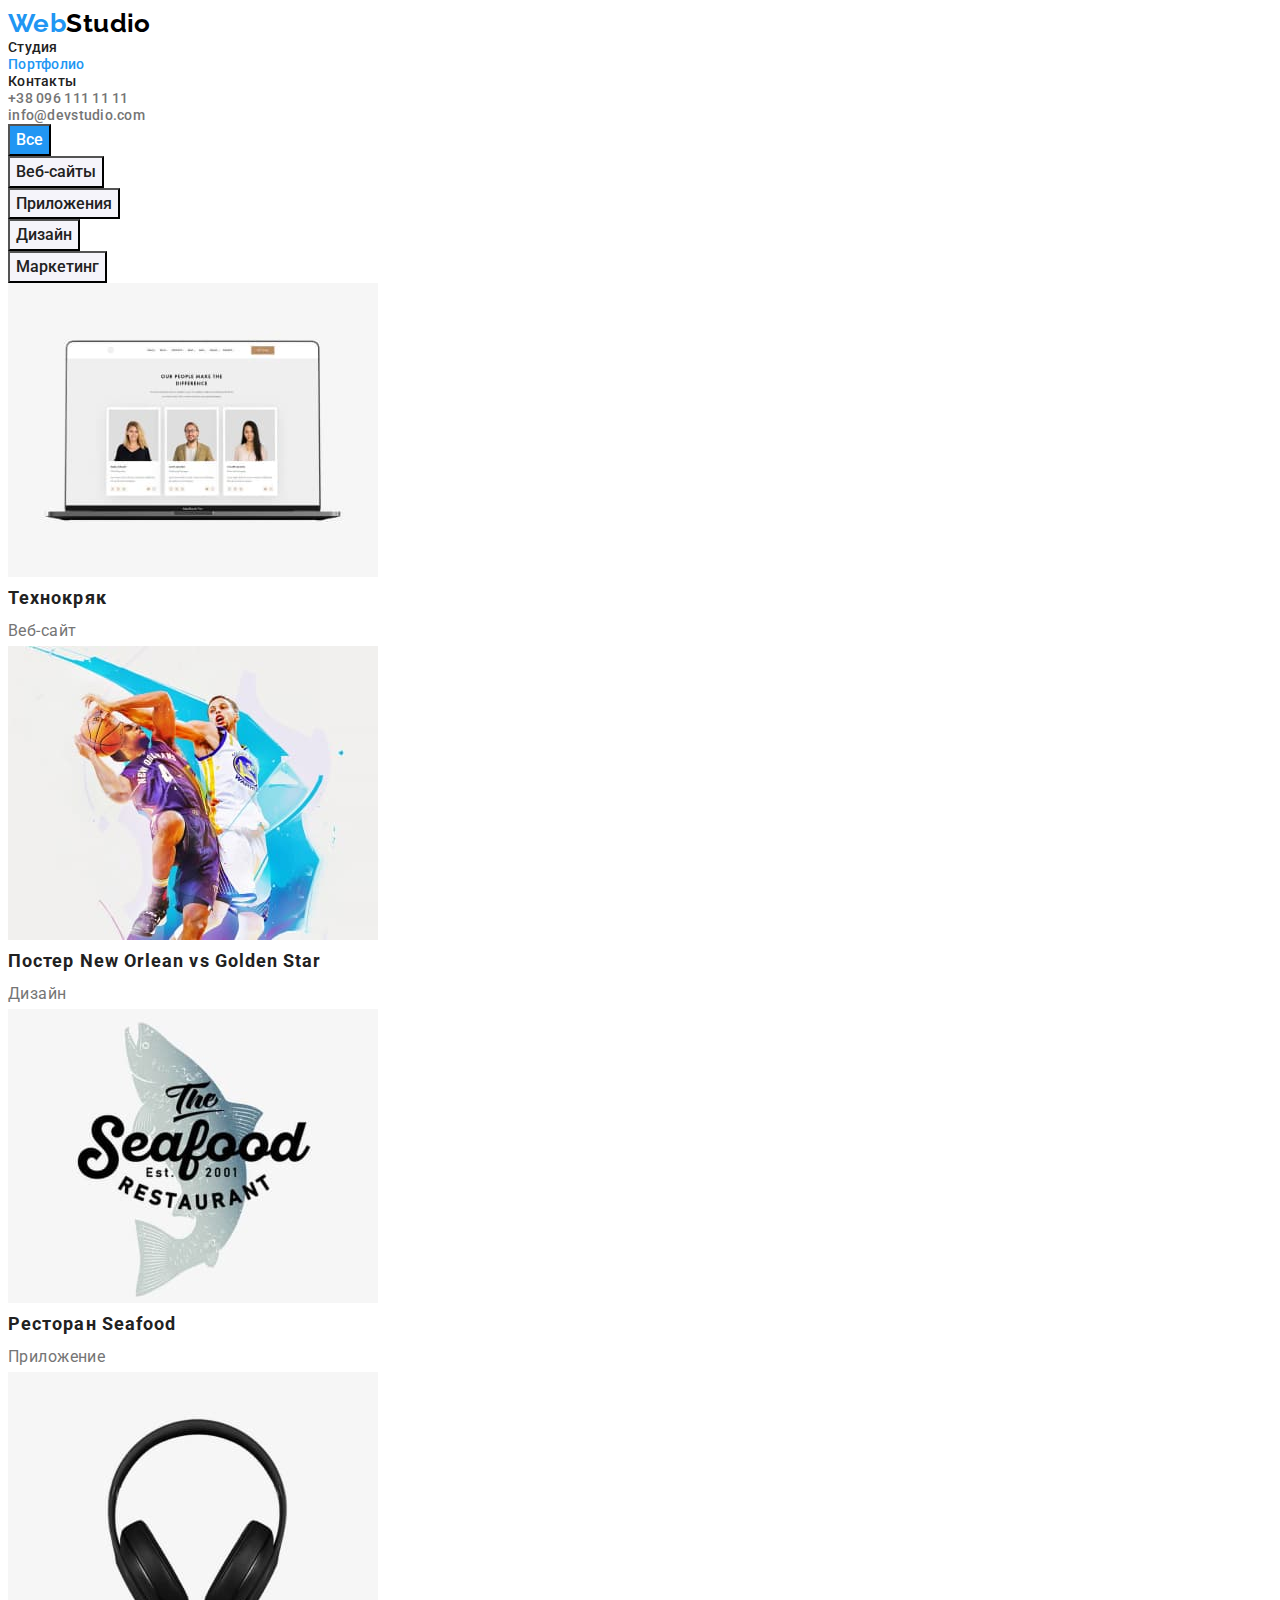
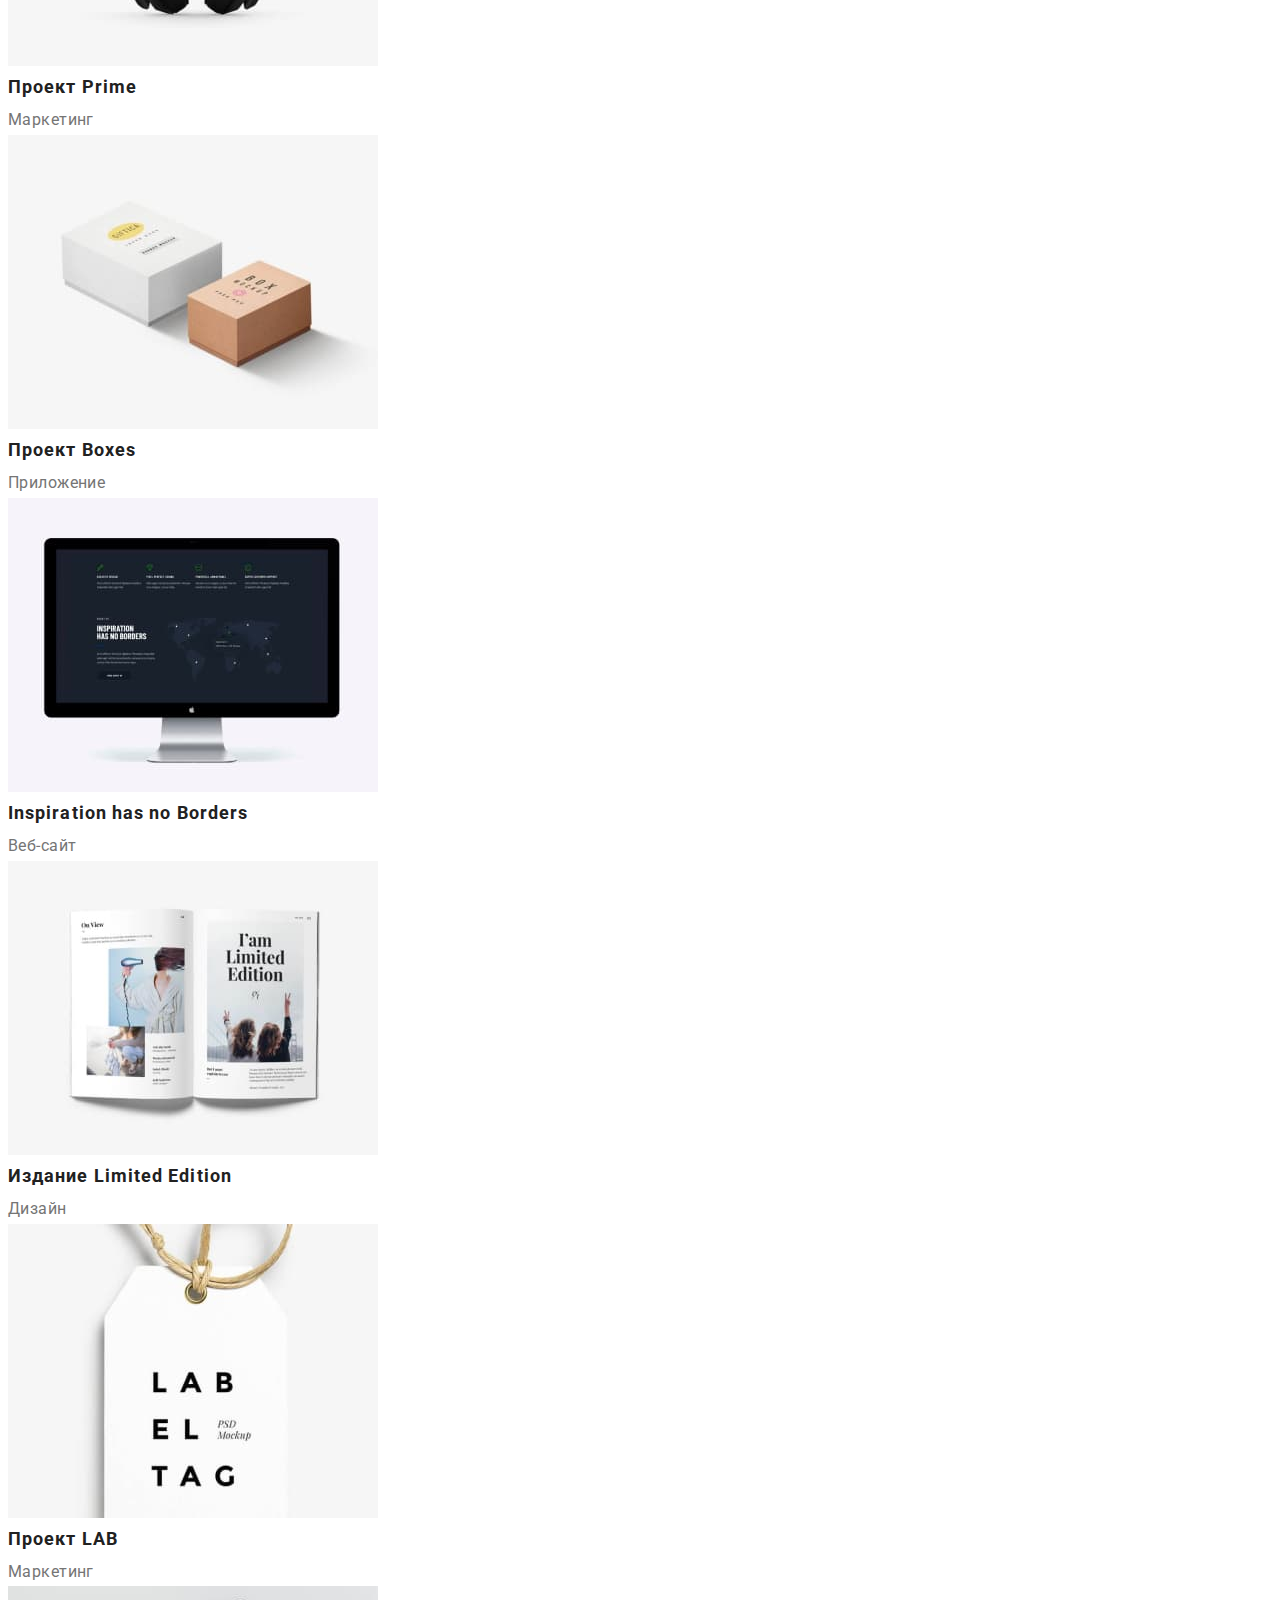
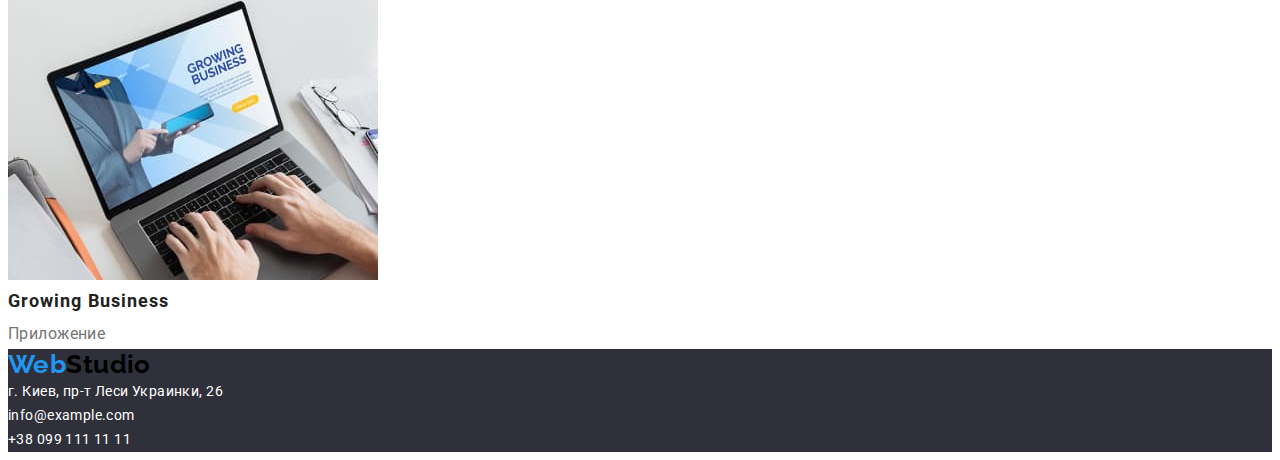
==== portfolio.html @ b560781f "Создает контейнер" ====
<!DOCTYPE html>
<html lang="ru">

<head>
    <meta charset="UTF-8">
    <meta http-equiv="X-UA-Compatible" content="IE=edge">
    <meta name="viewport" content="width=device-width, initial-scale=1.0">
    <title>Document</title>
    <link rel="preconnect" href="https://fonts.googleapis.com">
    <link rel="preconnect" href="https://fonts.gstatic.com" crossorigin>
    <link href="https://fonts.googleapis.com/css2?family=Raleway:wght@700&family=Roboto:wght@400;500;700;900&display=swap"
        rel="stylesheet">
    <link rel="stylesheet" href="./css/styles.css">
</head>

<body>
    <header class="page-header">
        <nav>
            <a href="./index.html" lang="en" class="logo"><span class="web">Web</span><span class="studio">Studio</span></a>
            <ul class="site-nav list">
                <li><a href="./index.html" class="link">Студия</a></li>
                <li><a href="./portfolio.html" class="link current">Портфолио</a></li>
                <li><a href="" class="link">Контакты</a></li>
            </ul>
            <ul class="contacts list">
                <li><a href="tel:+380961111111" class="link">+38 096 111 11 11</a></li>
                <li><a href="mailto:info@devstudio.com" class="link">info@devstudio.com</a></li>
            </ul>
        </nav>
    </header>
    <main>
        <h1 class="visually-hidden">Портфолио</h1>
        <section class="filter">
            <ul class="list">
                <li><button type="button" class="filter-btn-main">Все</button></li>
                <li><button type="button" class="filter-btn-second">Веб-сайты</button></li>
                <li><button type="button" class="filter-btn-second">Приложения</button></li>
                <li><button type="button" class="filter-btn-second">Дизайн</button></li>
                <li><button type="button" class="filter-btn-second">Маркетинг</button></li>
            </ul>
            <ul class="list">
                <li>
                    <a href="" class="card">
                        <img src="./images/img.jpg" alt="Раскрытый ноутбук" width="370" height="294">
                        <h2 class="title">Технокряк</h2>
                        <p class="after-title">Веб-сайт</p>
                    </a>
                </li>
                <li>
                    <a href="" class="card">
                        <img src="./images/img(5).jpg" alt="Два баскетболиста" width="370" height="294">
                        <h2 class="title">Постер <span lang="en">New Orlean vs Golden Star</span></h2>
                        <p class="after-title">Дизайн</p>
                    </a>
                </li>
                <li>
                    <a href="" class="card">
                        <img src="./images/img(6).jpg" alt="Рыба" width="370" height="294">
                        <h2 class="title">Ресторан <span lang="en">Seafood</span></h2>
                        <p class="after-title">Приложение</p>
                    </a>
                </li>
                <li>
                    <a href="" class="card">
                        <img src="./images/img(7).jpg" alt="Наушники" width="370" height="294">
                        <h2 class="title">Проект <span lang="en"></span>Prime</h2>
                        <p class="after-title">Маркетинг</p>
                    </a>
                </li>
                <li>
                    <a href="" class="card">
                        <img src="./images/img(8).jpg" alt="Две коробки" width="370" height="294">
                        <h2 class="title">Проект <span lang="en"></span>Boxes</h2>
                        <p class="after-title">Приложение</p>
                    </a>
                </li>
                <li>
                    <a href="" class="card">
                        <img src="./images/img(9).jpg" alt="Монитор" width="370" height="294">
                        <h2 lang="en" class="title">Inspiration has no Borders</h2>
                        <p class="after-title">Веб-сайт</p>
                    </a>
                </li>
                <li>
                    <a href="" class="card">
                        <img src="./images/img(10).jpg" alt="Раскрытая книга" width="370" height="294">
                        <h2 class="title">Издание <span lang="en">Limited Edition</span></h2>
                        <p class="after-title">Дизайн</p>
                    </a>
                </li>
                <li>
                    <a href="" class="card">
                        <img src="./images/img(11).jpg" alt="Бирка" width="370" height="294">
                        <h2 class="title">Проект <span lang="en">LAB</span></h2>
                        <p class="after-title">Маркетинг</p>
                    </a>
                </li>
                <li>
                    <a href="" class="card">
                        <img src="./images/img(12).jpg" alt="Работа за ноутбуком" width="370" height="294">
                        <h2 lang="en" class="title">Growing Business</h2>
                        <p class="after-title">Приложение</p>
                    </a>
                </li>
            </ul>
        </section>
    </main>
    <footer class="address">
        <a href="./index.html" lang="en" class="logo"><span class="web">Web</span><span class="studio">Studio</span></a>
        <address class="address-informations">
            <ul class="list">
                <li><a href="https://goo.gl/maps/8HnXwbhEHjbjLF3M6" target="_blank" rel="noopener noreferrer"
                        class="address-addres">г. Киев, пр-т Леси Украинки, 26</a></li>
                <li><a href="mailto:info@example.com" class="address-contacts">info@example.com</a></li>
                <li><a href="tel:+380991111111" class="address-contacts">+38 099 111 11 11</a></li>
            </ul>
        </address>
    </footer>
</body>

</html>
---- css/styles.css ----
:root {
  --primary-text-color: #212121;
  --text-color: #757575;
  --accent-color: #2196f3;
  --second-accent-color: #188ce8;
  --primary-white-color: #ffffff;
  --second-logo-color: #000000;
  --hero-bcg: #2f303a;
  --main-section-bcg: #f5f4fa;
  --footer-bcg: #2f303a;
}
p,
h1,
h2,
h3 {
  margin: 0;
}
ul {
  margin: 0;
  padding: 0;
}
button {
  cursor: pointer;
}
body {
  background-color: var(--primary-white-color);
  font-family: Roboto, sans-serif;
  color: var(--primary-text-color);
  font-size: 14px;
  letter-spacing: 0.03em;
}
.list {
  list-style: none;
}

.container {
  width: 1200px;
  padding: 0 15px;
  margin: 0 auto;
}
/* ------------------Header---------------------------- */
.logo {
  font-family: Raleway, sans-serif;
  font-weight: 700;
  font-size: 26px;
  line-height: 1.19;
  text-decoration: none;
}
.web {
  color: var(--accent-color);
}
.studio {
  color: var(--second-logo-color);
}
.site-nav .link {
  color: var(--primary-text-color);
  font-weight: 500;
  line-height: 1.14;
  letter-spacing: 0.02em;
  text-decoration: none;
}
.site-nav .link.current {
  color: var(--accent-color);
}
.contacts .link {
  color: var(--text-color);
  font-weight: 500;
  line-height: 1.14;
  letter-spacing: 0.02em;
  text-decoration: none;
}
.contacts .link:hover,
.contacts .link:focus {
  color: var(--accent-color);
}
.site-nav .link:hover,
.site-nav .link:focus {
  color: var(--accent-color);
}
/* ------------------------hero----------------------------- */
.hero {
  background-color: var(--hero-bcg);
}
.hero-title {
  color: var(--primary-white-color);
  font-weight: 900;
  font-size: 44px;
  line-height: 1.36;
  text-align: center;
  letter-spacing: 0.06em;
  text-transform: uppercase;
}
.hero-btn {
  background-color: var(--accent-color);
  color: var(--primary-white-color);
  font-family: inherit;
  font-weight: 700;
  font-size: 16px;
  line-height: 1.87;
  display: flex;
  align-items: center;
  text-align: center;
  letter-spacing: 0.06em;
  cursor: pointer;
}
.hero-btn:hover,
.hero-btn:focus {
  background-color: var(--second-accent-color);
}
/* ---------------------section------------------------------ */

.visually-hidden {
  position: absolute;
  width: 1px;
  height: 1px;
  margin: -1px;
  padding: 0;
  overflow: hidden;
  border: 0;
  clip: rect(0 0 0 0);
}
.features-title {
  font-weight: 700;
  line-height: 1.14;
  text-transform: uppercase;
}

.features-text {
  color: var(--text-color);
  line-height: 1.71;
}

.our-work-title,
.team-title {
  font-weight: 700;
  font-size: 36px;
  line-height: 1.17;
  text-align: center;
}
.team-after-title {
  font-weight: 500;
  font-size: 16px;
  line-height: 1.19;
  text-align: center;
}

.team {
  background-color: var(--main-section-bcg);
}

.team-text {
  color: var(--text-color);
  font-size: 16px;
  line-height: 1.19;
  text-align: center;
}

/* ---------------------footer----------------------------- */

.address {
  background-color: var(--footer-bcg);
}
.address-informations {
  line-height: 1.71;
  font-style: normal;
}
.address-addres,
.address-contacts {
  color: var(--primary-white-color);
  text-decoration: none;
}
.address-contacts:hover,
.address-contacts:hover {
  color: rgba(255, 255, 255, 0.6);
}

/* -------------------Portfolio-------------------------- */

.filter-btn-main {
  background-color: var(--accent-color);
  color: var(--primary-white-color);
  font-family: inherit;
  font-weight: 500;
  font-size: 16px;
  line-height: 1.62;
  text-align: center;
  cursor: pointer;
}
.filter-btn-second {
  background-color: var(--main-section-bcg);
  color: var(--primary-text-color);
  font-family: inherit;
  font-weight: 500;
  font-size: 16px;
  line-height: 1.62;
  text-align: center;
  cursor: pointer;
}
.filter-btn-second:hover,
.filter-btn-second:focus {
  background-color: var(--accent-color);
  color: var(--primary-white-color);
}

/* --Карточки-- */
.list .title {
  color: var(--primary-text-color);
  font-weight: 700;
  font-size: 18px;
  line-height: 2;
  letter-spacing: 0.06em;
  text-decoration: none;
}
.list .after-title {
  color: var(--text-color);
  font-size: 16px;
  line-height: 1.87;
}
.card {
  text-decoration: none;
}
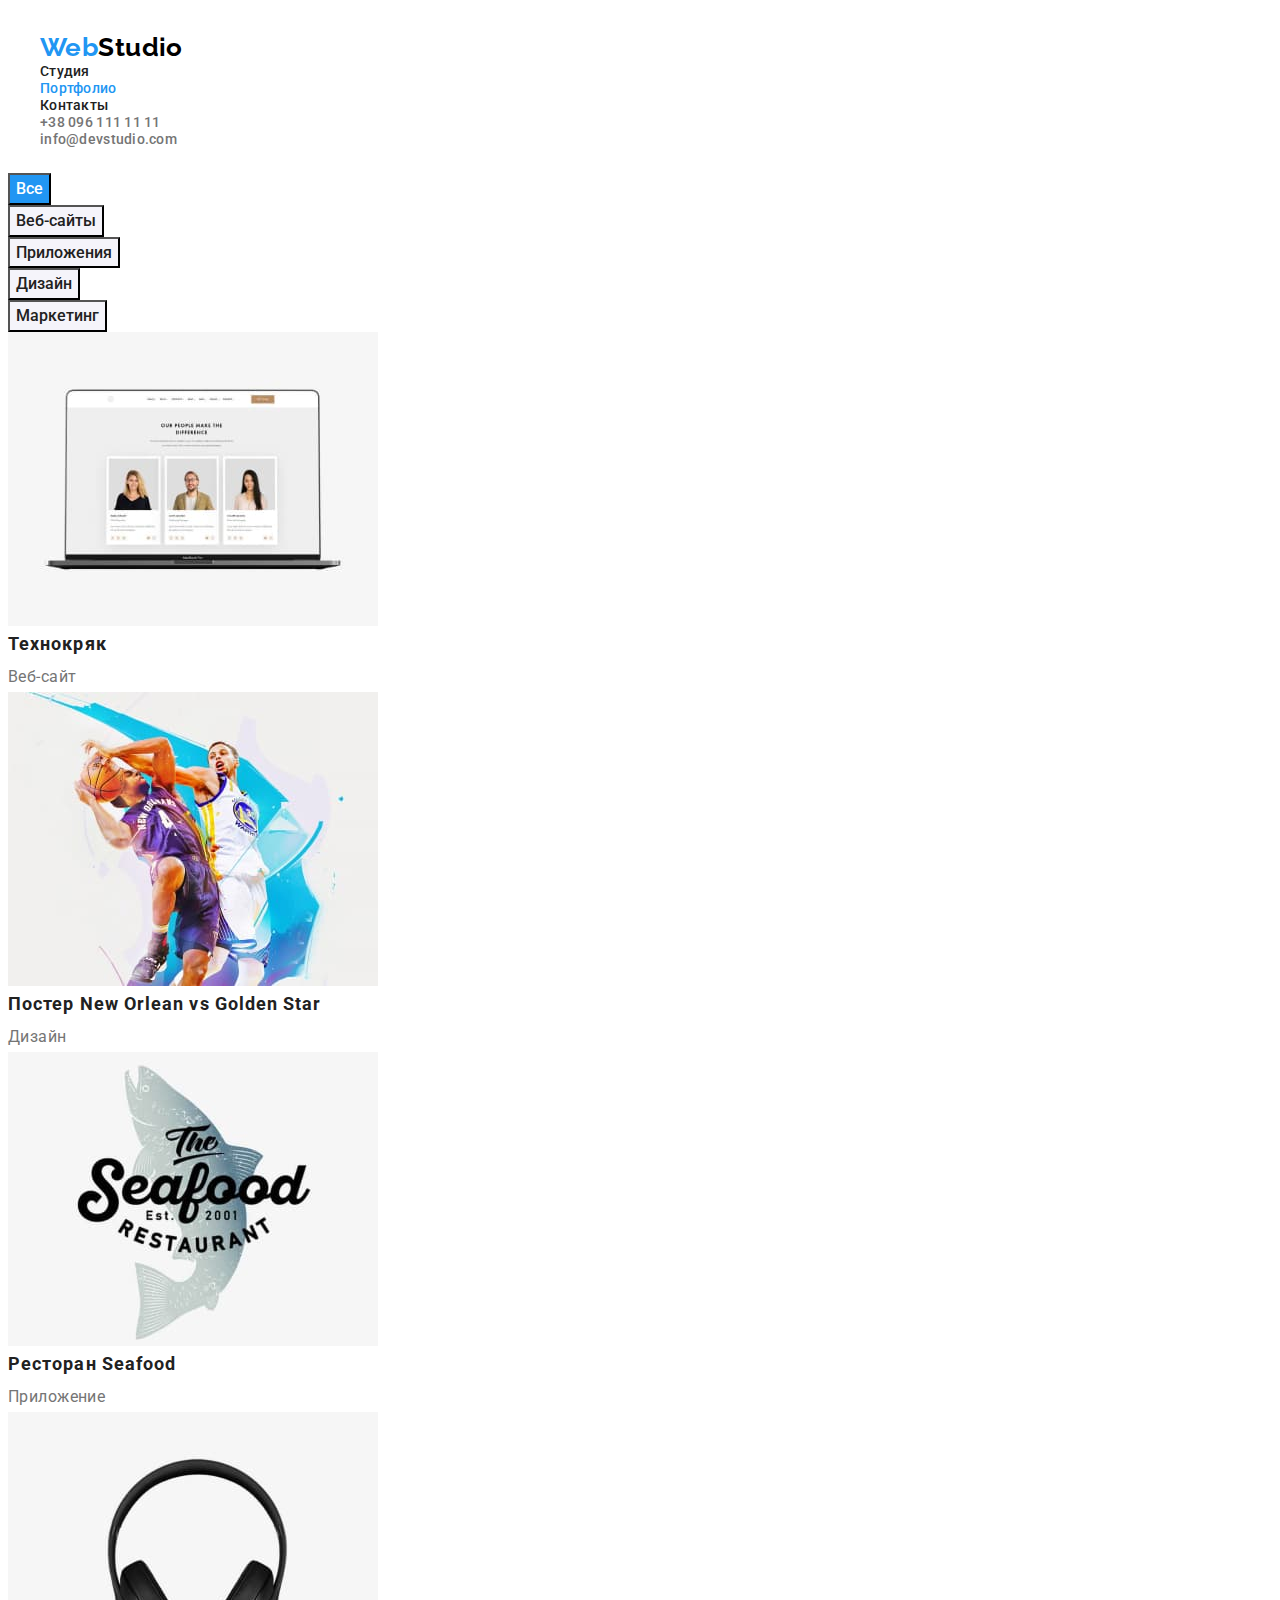
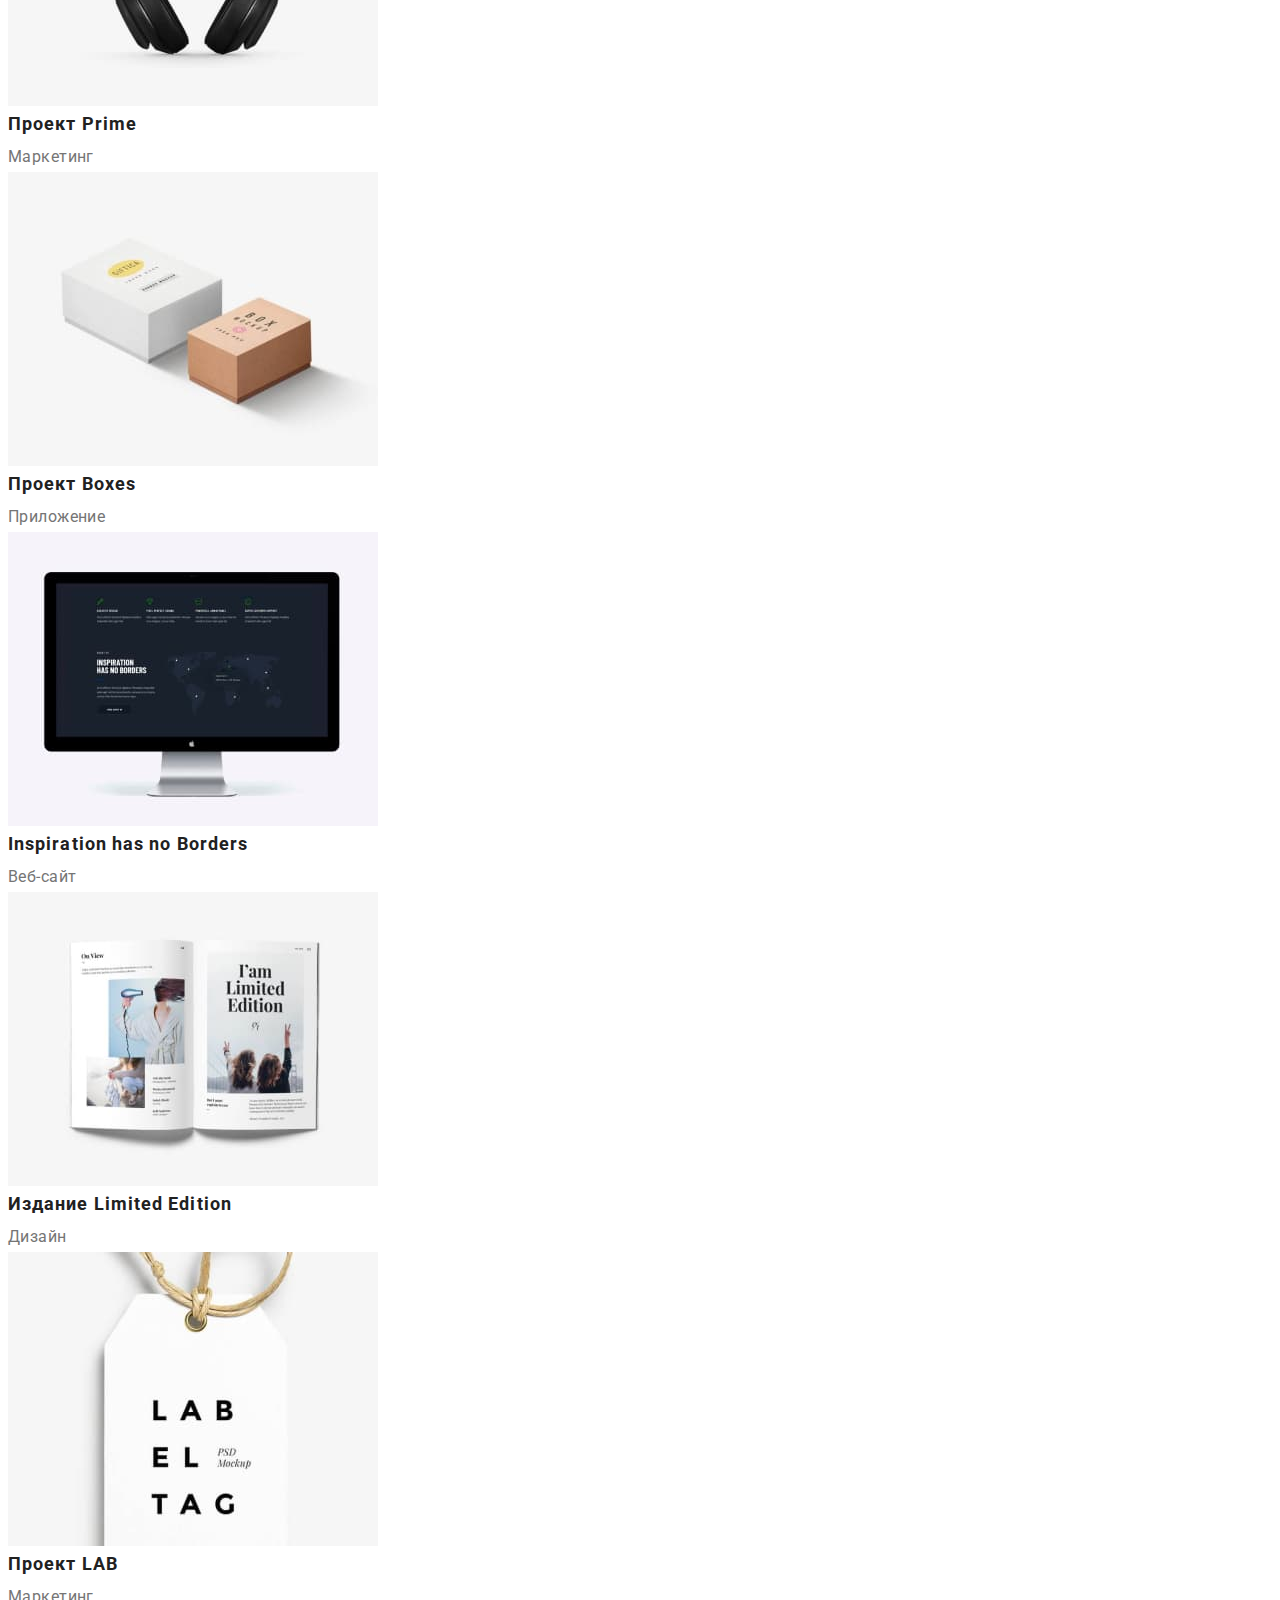
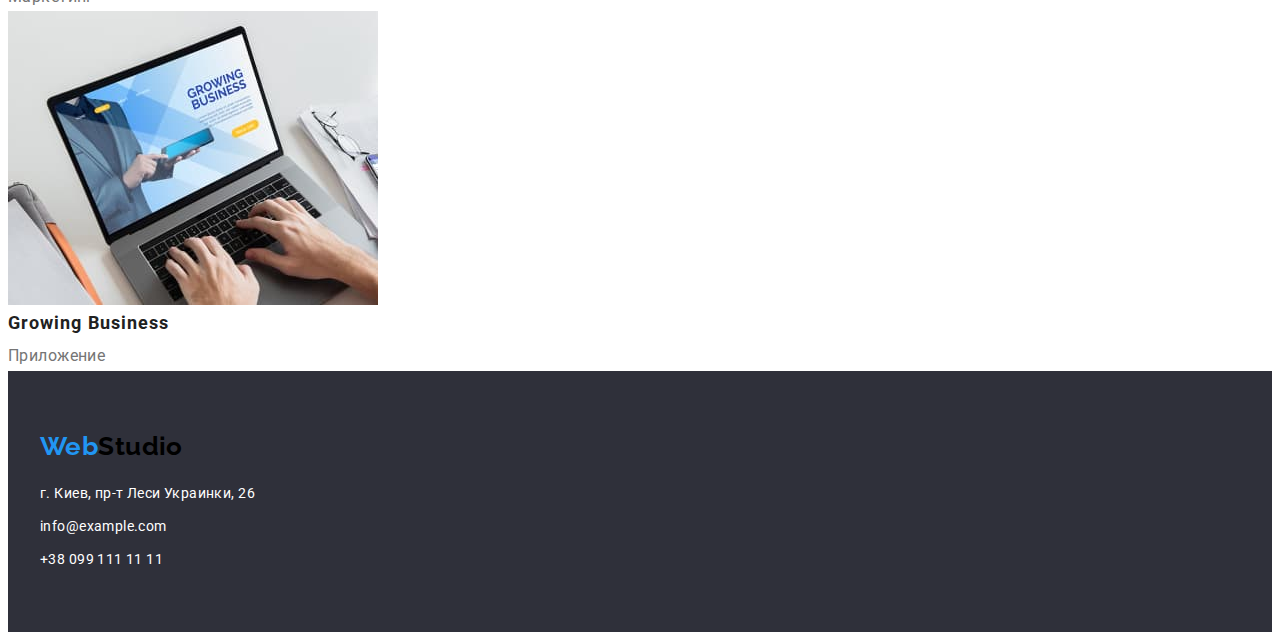
==== commit 2b14c56c: "Оформление портфолио" ====
--- a/portfolio.html
+++ b/portfolio.html
@@ -8,25 +8,32 @@
     <title>Document</title>
     <link rel="preconnect" href="https://fonts.googleapis.com">
     <link rel="preconnect" href="https://fonts.gstatic.com" crossorigin>
-    <link href="https://fonts.googleapis.com/css2?family=Raleway:wght@700&family=Roboto:wght@400;500;700;900&display=swap"
+    <link
+        href="https://fonts.googleapis.com/css2?family=Raleway:wght@700&family=Roboto:wght@400;500;700;900&display=swap"
         rel="stylesheet">
     <link rel="stylesheet" href="./css/styles.css">
+    <link rel="stylesheet" href="https://cdnjs.cloudflare.com/ajax/libs/modern-normalize/1.1.0/modern-normalize.min.css"
+        integrity="sha512-wpPYUAdjBVSE4KJnH1VR1HeZfpl1ub8YT/NKx4PuQ5NmX2tKuGu6U/JRp5y+Y8XG2tV+wKQpNHVUX03MfMFn9Q=="
+        crossorigin="anonymous" referrerpolicy="no-referrer" />
 </head>
 
 <body>
     <header class="page-header">
-        <nav>
-            <a href="./index.html" lang="en" class="logo"><span class="web">Web</span><span class="studio">Studio</span></a>
-            <ul class="site-nav list">
-                <li><a href="./index.html" class="link">Студия</a></li>
-                <li><a href="./portfolio.html" class="link current">Портфолио</a></li>
-                <li><a href="" class="link">Контакты</a></li>
-            </ul>
-            <ul class="contacts list">
-                <li><a href="tel:+380961111111" class="link">+38 096 111 11 11</a></li>
-                <li><a href="mailto:info@devstudio.com" class="link">info@devstudio.com</a></li>
-            </ul>
-        </nav>
+        <div class="container">
+            <nav>
+                <a href="./index.html" lang="en" class="logo"><span class="web">Web</span><span
+                        class="studio">Studio</span></a>
+                <ul class="site-nav list">
+                    <li><a href="./index.html" class="link">Студия</a></li>
+                    <li><a href="./portfolio.html" class="link current">Портфолио</a></li>
+                    <li><a href="" class="link">Контакты</a></li>
+                </ul>
+                <ul class="contacts list">
+                    <li><a href="tel:+380961111111" class="link">+38 096 111 11 11</a></li>
+                    <li><a href="mailto:info@devstudio.com" class="link">info@devstudio.com</a></li>
+                </ul>
+            </nav>
+        </div>
     </header>
     <main>
         <h1 class="visually-hidden">Портфолио</h1>
@@ -106,16 +113,17 @@
         </section>
     </main>
     <footer class="address">
-        <a href="./index.html" lang="en" class="logo"><span class="web">Web</span><span class="studio">Studio</span></a>
-        <address class="address-informations">
-            <ul class="list">
-                <li><a href="https://goo.gl/maps/8HnXwbhEHjbjLF3M6" target="_blank" rel="noopener noreferrer"
-                        class="address-addres">г. Киев, пр-т Леси Украинки, 26</a></li>
-                <li><a href="mailto:info@example.com" class="address-contacts">info@example.com</a></li>
-                <li><a href="tel:+380991111111" class="address-contacts">+38 099 111 11 11</a></li>
-            </ul>
-        </address>
+        <div class="container">
+            <a href="./index.html" lang="en" class="logo"><span class="web">Web</span><span class="studio">Studio</span></a>
+            <address class="address-informations">
+                <ul class="list">
+                    <li><a href="https://goo.gl/maps/8HnXwbhEHjbjLF3M6" target="_blank" rel="noopener noreferrer"
+                            class="address-addres">г. Киев, пр-т Леси Украинки, 26</a></li>
+                    <li><a href="mailto:info@example.com" class="address-contacts">info@example.com</a></li>
+                    <li><a href="tel:+380991111111" class="address-contacts">+38 099 111 11 11</a></li>
+                </ul>
+            </address>
+        </div>
     </footer>
 </body>
-
 </html>--- a/css/styles.css
+++ b/css/styles.css
@@ -22,6 +22,9 @@
 button {
   cursor: pointer;
 }
+img {
+  display: block;
+}
 body {
   background-color: var(--primary-white-color);
   font-family: Roboto, sans-serif;
@@ -38,7 +41,19 @@
   padding: 0 15px;
   margin: 0 auto;
 }
+
+.section {
+  padding-top: 94px;
+  padding-bottom: 94px;
+}
+
 /* ------------------Header---------------------------- */
+
+.page-header {
+  padding-top: 24px;
+  padding-bottom: 25px;
+}
+
 .logo {
   font-family: Raleway, sans-serif;
   font-weight: 700;
@@ -80,6 +95,8 @@
 /* ------------------------hero----------------------------- */
 .hero {
   background-color: var(--hero-bcg);
+  padding-top: 200px;
+  padding-bottom: 200px;
 }
 .hero-title {
   color: var(--primary-white-color);
@@ -89,6 +106,7 @@
   text-align: center;
   letter-spacing: 0.06em;
   text-transform: uppercase;
+  margin-bottom: 30px;
 }
 .hero-btn {
   background-color: var(--accent-color);
@@ -101,7 +119,6 @@
   align-items: center;
   text-align: center;
   letter-spacing: 0.06em;
-  cursor: pointer;
 }
 .hero-btn:hover,
 .hero-btn:focus {
@@ -123,6 +140,7 @@
   font-weight: 700;
   line-height: 1.14;
   text-transform: uppercase;
+  margin-bottom: 10px;
 }
 
 .features-text {
@@ -130,18 +148,31 @@
   line-height: 1.71;
 }
 
-.our-work-title,
-.team-title {
+.our-work.section {
+  padding-top: 0;
+}
+.our-work-title {
   font-weight: 700;
   font-size: 36px;
   line-height: 1.17;
   text-align: center;
-}
+  margin-bottom: 50px;
+}
+
+.team-title {
+  font-weight: 700;
+  font-size: 36px;
+  line-height: 1.17;
+  text-align: center;
+  margin-bottom: 50px;
+}
+
 .team-after-title {
   font-weight: 500;
   font-size: 16px;
   line-height: 1.19;
   text-align: center;
+  margin-bottom: 10px;
 }
 
 .team {
@@ -155,14 +186,22 @@
   text-align: center;
 }
 
+.team-item-text {
+  padding-top: 30px;
+  padding-bottom: 30px;
+}
+
 /* ---------------------footer----------------------------- */
 
 .address {
   background-color: var(--footer-bcg);
+  padding-top: 60px;
+  padding-bottom: 60px;
 }
 .address-informations {
   line-height: 1.71;
   font-style: normal;
+  margin-top: 20px;
 }
 .address-addres,
 .address-contacts {
@@ -174,6 +213,11 @@
   color: rgba(255, 255, 255, 0.6);
 }
 
+.address-contacts {
+  display: block;
+  margin-top: 9px;
+}
+
 /* -------------------Portfolio-------------------------- */
 
 .filter-btn-main {
@@ -184,7 +228,6 @@
   font-size: 16px;
   line-height: 1.62;
   text-align: center;
-  cursor: pointer;
 }
 .filter-btn-second {
   background-color: var(--main-section-bcg);
@@ -194,7 +237,6 @@
   font-size: 16px;
   line-height: 1.62;
   text-align: center;
-  cursor: pointer;
 }
 .filter-btn-second:hover,
 .filter-btn-second:focus {
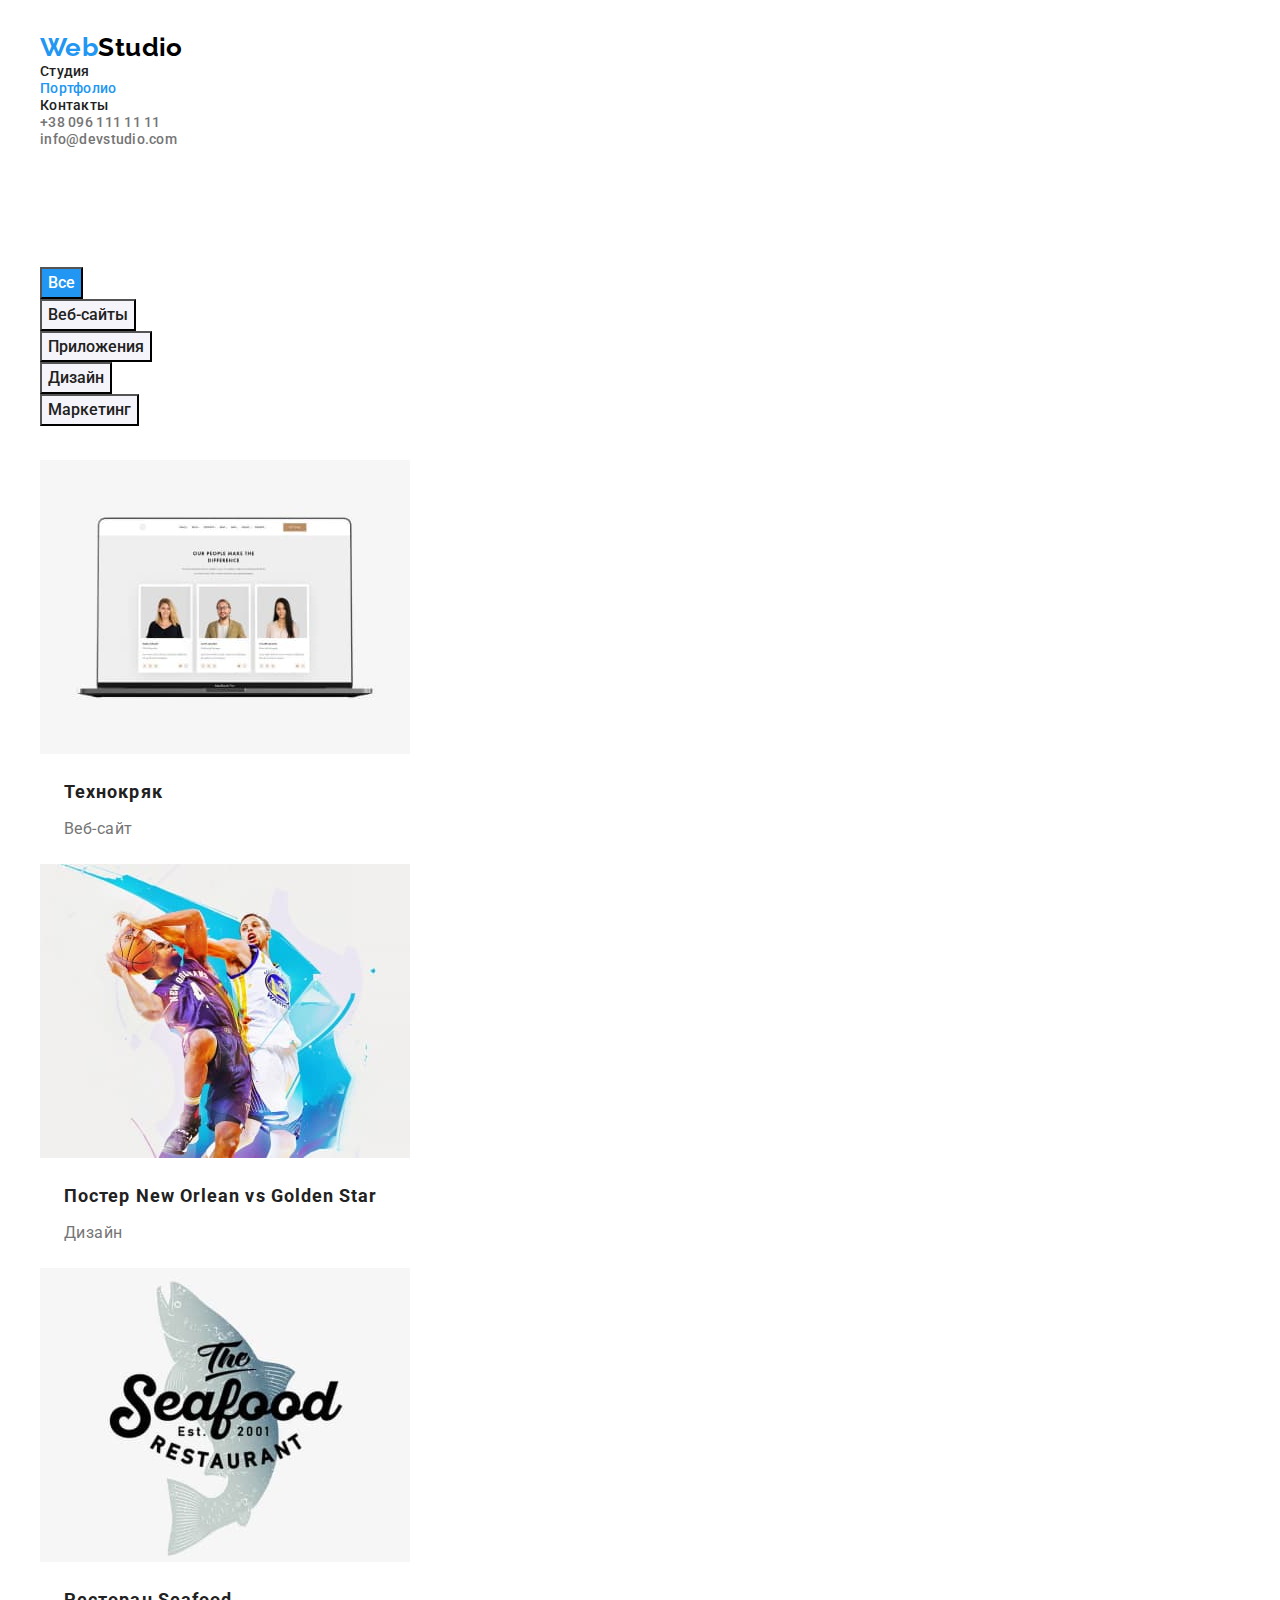
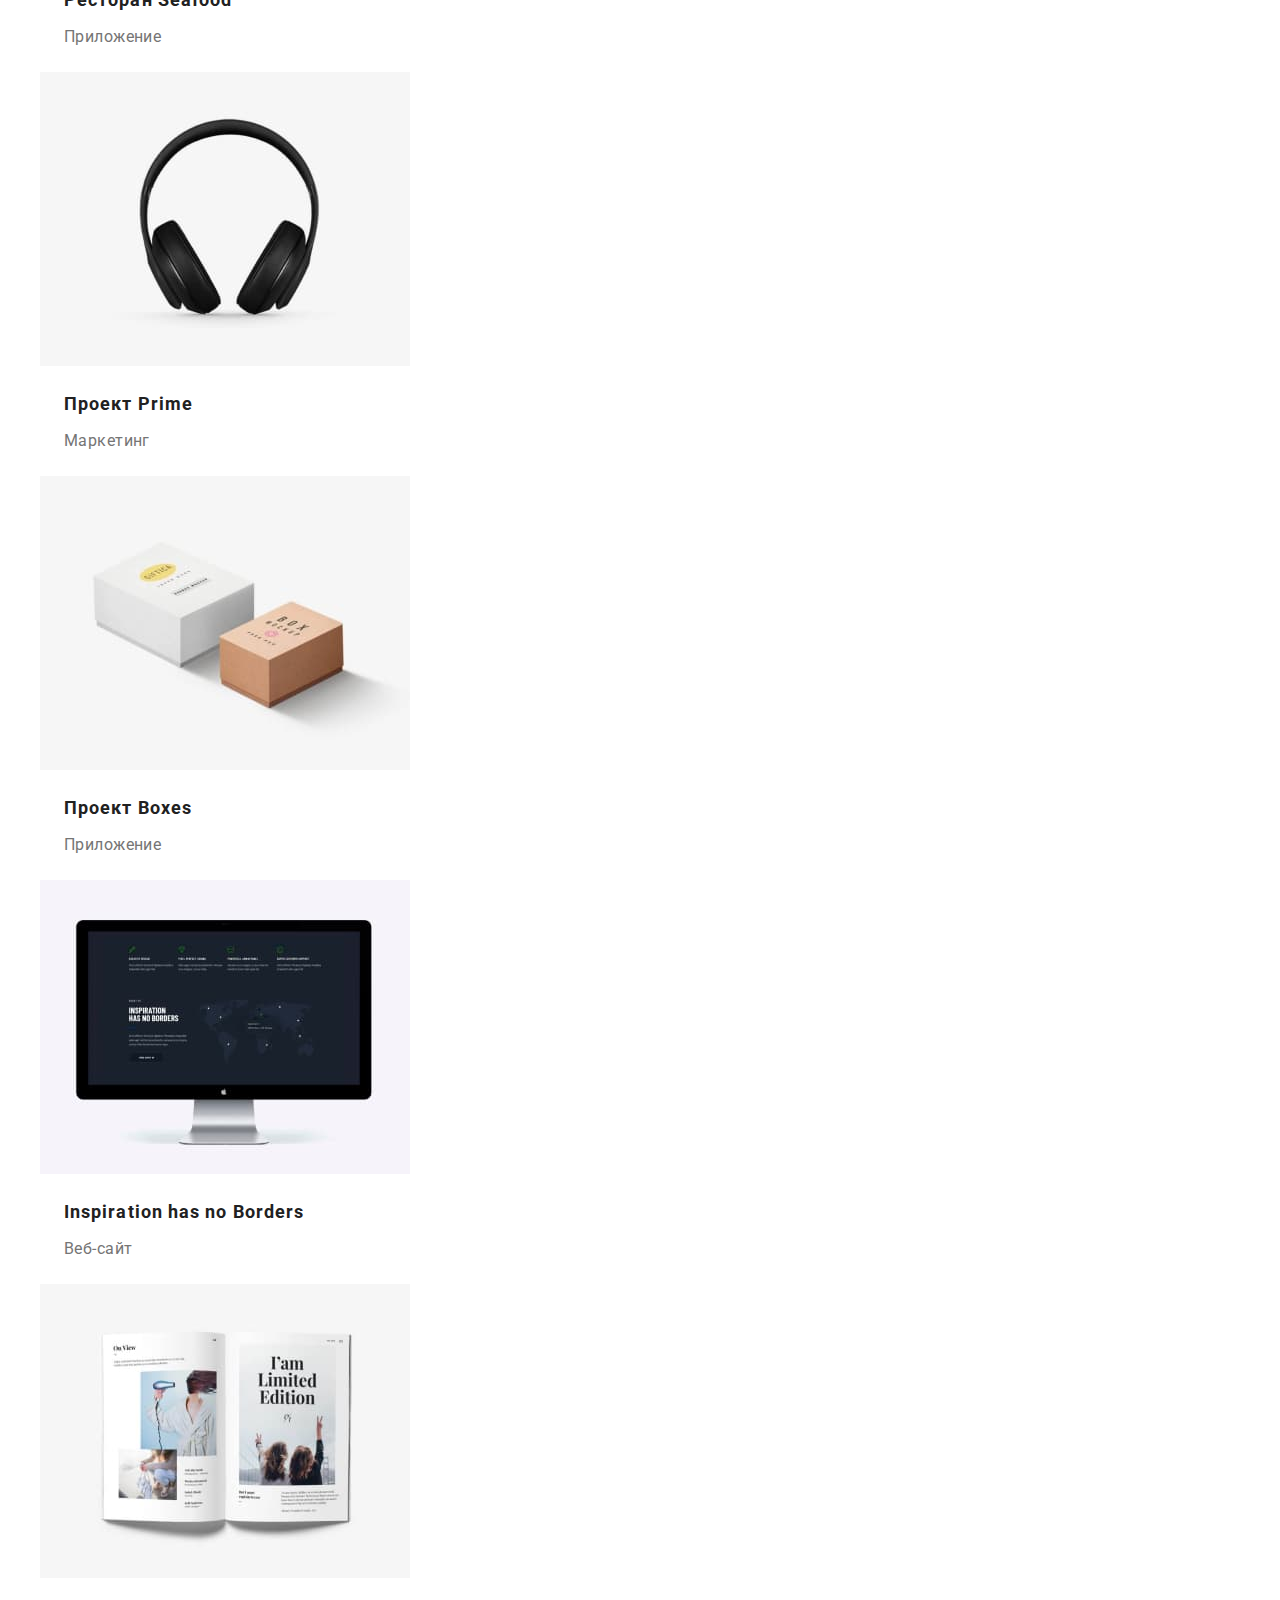
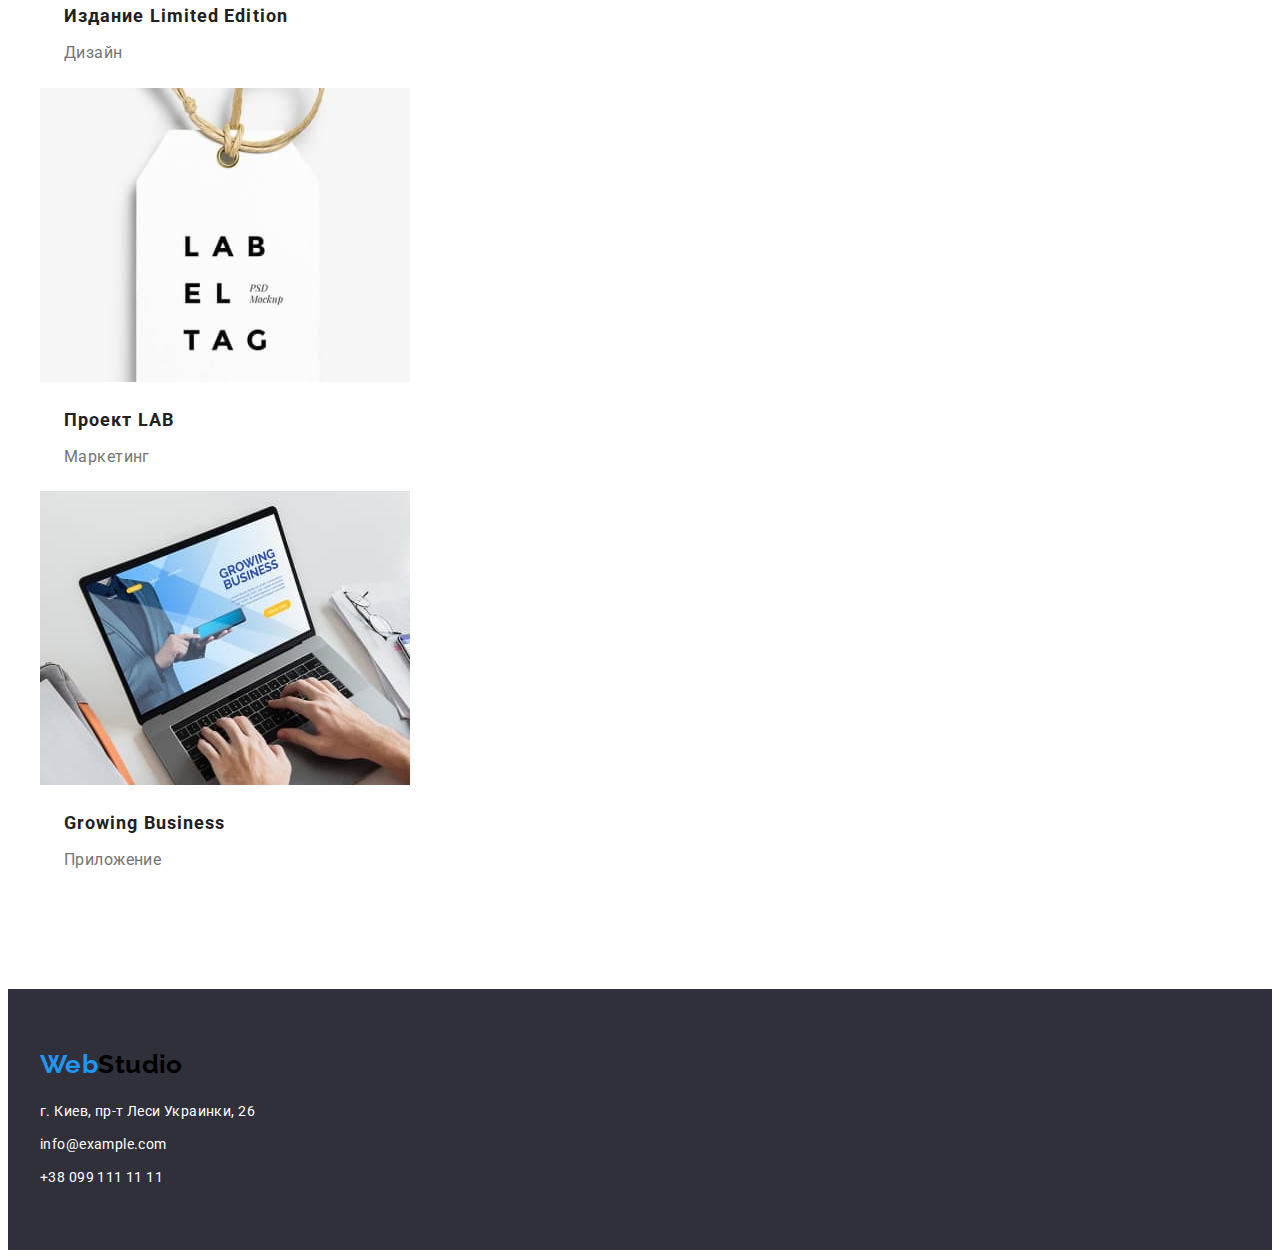
==== commit d3a9175e: "Заканчивает расстановку pg и mg" ====
--- a/portfolio.html
+++ b/portfolio.html
@@ -37,79 +37,101 @@
     </header>
     <main>
         <h1 class="visually-hidden">Портфолио</h1>
-        <section class="filter">
+        <section class="filter section">
+            <div class="container">
             <ul class="list">
+                <div class="filter-btn">
                 <li><button type="button" class="filter-btn-main">Все</button></li>
                 <li><button type="button" class="filter-btn-second">Веб-сайты</button></li>
                 <li><button type="button" class="filter-btn-second">Приложения</button></li>
                 <li><button type="button" class="filter-btn-second">Дизайн</button></li>
                 <li><button type="button" class="filter-btn-second">Маркетинг</button></li>
+                </div>
             </ul>
             <ul class="list">
                 <li>
                     <a href="" class="card">
                         <img src="./images/img.jpg" alt="Раскрытый ноутбук" width="370" height="294">
-                        <h2 class="title">Технокряк</h2>
-                        <p class="after-title">Веб-сайт</p>
+                        <div class="card-text">
+                            <h2 class="title">Технокряк</h2>
+                            <p class="after-title">Веб-сайт</p>
+                        </div>
                     </a>
                 </li>
                 <li>
                     <a href="" class="card">
                         <img src="./images/img(5).jpg" alt="Два баскетболиста" width="370" height="294">
-                        <h2 class="title">Постер <span lang="en">New Orlean vs Golden Star</span></h2>
-                        <p class="after-title">Дизайн</p>
+                        <div class="card-text">
+                            <h2 class="title">Постер <span lang="en">New Orlean vs Golden Star</span></h2>
+                            <p class="after-title">Дизайн</p>
+                        </div>
                     </a>
                 </li>
                 <li>
                     <a href="" class="card">
                         <img src="./images/img(6).jpg" alt="Рыба" width="370" height="294">
-                        <h2 class="title">Ресторан <span lang="en">Seafood</span></h2>
-                        <p class="after-title">Приложение</p>
+                        <div class="card-text">
+                            <h2 class="title">Ресторан <span lang="en">Seafood</span></h2>
+                            <p class="after-title">Приложение</p>
+                        </div>
                     </a>
                 </li>
                 <li>
                     <a href="" class="card">
                         <img src="./images/img(7).jpg" alt="Наушники" width="370" height="294">
-                        <h2 class="title">Проект <span lang="en"></span>Prime</h2>
-                        <p class="after-title">Маркетинг</p>
+                        <div class="card-text">
+                            <h2 class="title">Проект <span lang="en">Prime</span></h2>
+                            <p class="after-title">Маркетинг</p>
+                        </div>
                     </a>
                 </li>
                 <li>
                     <a href="" class="card">
                         <img src="./images/img(8).jpg" alt="Две коробки" width="370" height="294">
-                        <h2 class="title">Проект <span lang="en"></span>Boxes</h2>
-                        <p class="after-title">Приложение</p>
+                        <div class="card-text">
+                            <h2 class="title">Проект <span lang="en">Boxes</span></h2>
+                            <p class="after-title">Приложение</p>
+                        </div>
                     </a>
                 </li>
                 <li>
                     <a href="" class="card">
                         <img src="./images/img(9).jpg" alt="Монитор" width="370" height="294">
-                        <h2 lang="en" class="title">Inspiration has no Borders</h2>
-                        <p class="after-title">Веб-сайт</p>
+                        <div class="card-text">
+                            <h2 lang="en" class="title">Inspiration has no Borders</h2>
+                            <p class="after-title">Веб-сайт</p>
+                        </div>
                     </a>
                 </li>
                 <li>
                     <a href="" class="card">
                         <img src="./images/img(10).jpg" alt="Раскрытая книга" width="370" height="294">
-                        <h2 class="title">Издание <span lang="en">Limited Edition</span></h2>
-                        <p class="after-title">Дизайн</p>
+                        <div class="card-text">
+                            <h2 class="title">Издание <span lang="en">Limited Edition</span></h2>
+                            <p class="after-title">Дизайн</p>
+                        </div>
                     </a>
                 </li>
                 <li>
                     <a href="" class="card">
                         <img src="./images/img(11).jpg" alt="Бирка" width="370" height="294">
-                        <h2 class="title">Проект <span lang="en">LAB</span></h2>
-                        <p class="after-title">Маркетинг</p>
+                        <div class="card-text">
+                            <h2 class="title">Проект <span lang="en">LAB</span></h2>
+                            <p class="after-title">Маркетинг</p>
+                        </div>
                     </a>
                 </li>
                 <li>
                     <a href="" class="card">
                         <img src="./images/img(12).jpg" alt="Работа за ноутбуком" width="370" height="294">
-                        <h2 lang="en" class="title">Growing Business</h2>
-                        <p class="after-title">Приложение</p>
+                        <div class="card-text">
+                            <h2 lang="en" class="title">Growing Business</h2>
+                            <p class="after-title">Приложение</p>
+                        </div>
                     </a>
                 </li>
             </ul>
+            </div>
         </section>
     </main>
     <footer class="address">
--- a/css/styles.css
+++ b/css/styles.css
@@ -220,6 +220,10 @@
 
 /* -------------------Portfolio-------------------------- */
 
+.filter-btn {
+  margin-bottom: 34px;
+}
+
 .filter-btn-main {
   background-color: var(--accent-color);
   color: var(--primary-white-color);
@@ -245,6 +249,15 @@
 }
 
 /* --Карточки-- */
+
+.card-text {
+  padding: 20px 24px;
+}
+
+.card-text .title {
+  margin-bottom: 4px;
+}
+
 .list .title {
   color: var(--primary-text-color);
   font-weight: 700;
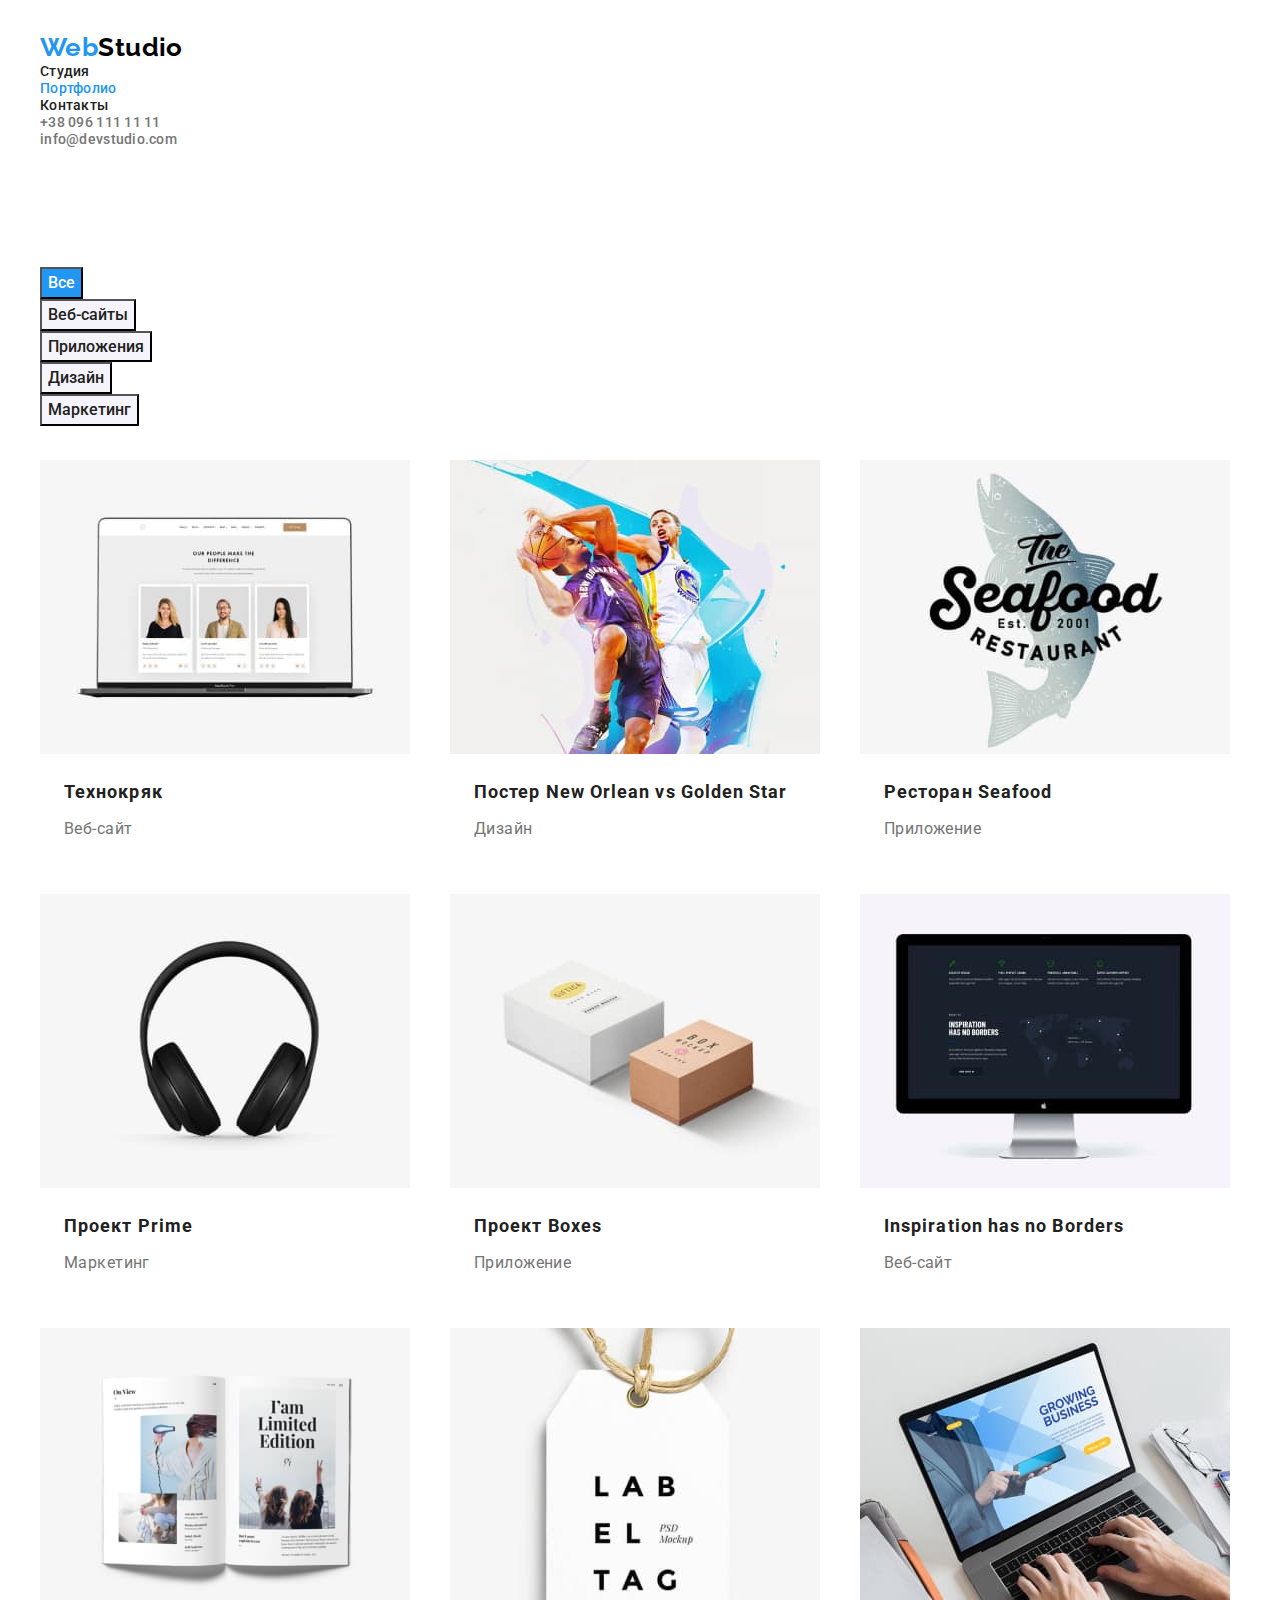
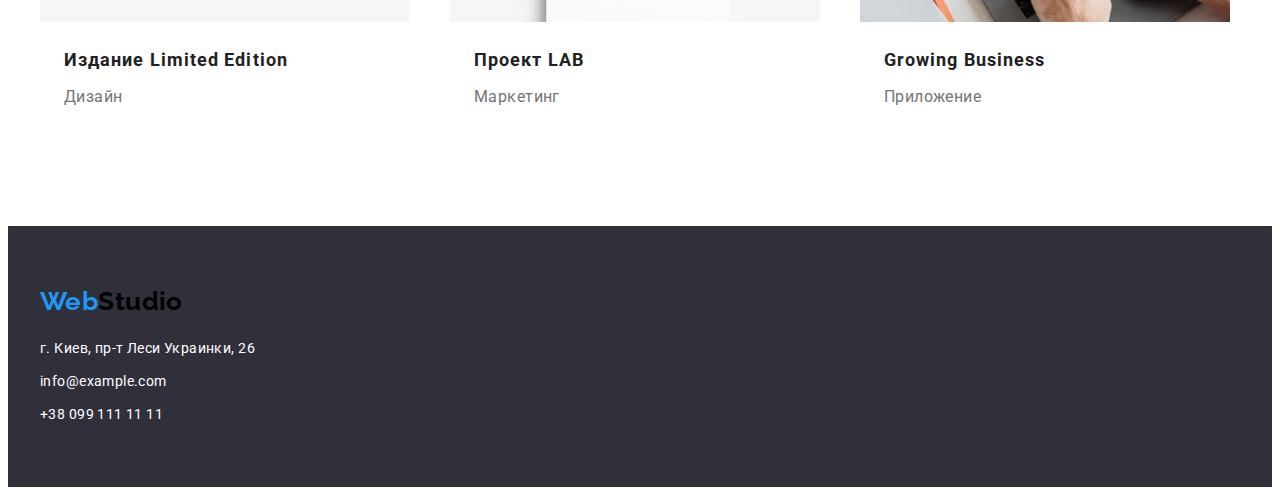
==== commit 6c6cae31: "Пробный flex" ====
--- a/portfolio.html
+++ b/portfolio.html
@@ -48,8 +48,8 @@
                 <li><button type="button" class="filter-btn-second">Маркетинг</button></li>
                 </div>
             </ul>
-            <ul class="list">
-                <li>
+            <ul class="list card-list">
+                <li class="card-item">
                     <a href="" class="card">
                         <img src="./images/img.jpg" alt="Раскрытый ноутбук" width="370" height="294">
                         <div class="card-text">
@@ -58,7 +58,7 @@
                         </div>
                     </a>
                 </li>
-                <li>
+                <li class="card-item">
                     <a href="" class="card">
                         <img src="./images/img(5).jpg" alt="Два баскетболиста" width="370" height="294">
                         <div class="card-text">
@@ -67,7 +67,7 @@
                         </div>
                     </a>
                 </li>
-                <li>
+                <li class="card-item">
                     <a href="" class="card">
                         <img src="./images/img(6).jpg" alt="Рыба" width="370" height="294">
                         <div class="card-text">
@@ -76,7 +76,7 @@
                         </div>
                     </a>
                 </li>
-                <li>
+                <li class="card-item">
                     <a href="" class="card">
                         <img src="./images/img(7).jpg" alt="Наушники" width="370" height="294">
                         <div class="card-text">
@@ -85,7 +85,7 @@
                         </div>
                     </a>
                 </li>
-                <li>
+                <li class="card-item">
                     <a href="" class="card">
                         <img src="./images/img(8).jpg" alt="Две коробки" width="370" height="294">
                         <div class="card-text">
@@ -94,7 +94,7 @@
                         </div>
                     </a>
                 </li>
-                <li>
+                <li class="card-item">
                     <a href="" class="card">
                         <img src="./images/img(9).jpg" alt="Монитор" width="370" height="294">
                         <div class="card-text">
@@ -103,7 +103,7 @@
                         </div>
                     </a>
                 </li>
-                <li>
+                <li class="card-item">
                     <a href="" class="card">
                         <img src="./images/img(10).jpg" alt="Раскрытая книга" width="370" height="294">
                         <div class="card-text">
@@ -112,7 +112,7 @@
                         </div>
                     </a>
                 </li>
-                <li>
+                <li class="card-item">
                     <a href="" class="card">
                         <img src="./images/img(11).jpg" alt="Бирка" width="370" height="294">
                         <div class="card-text">
@@ -121,7 +121,7 @@
                         </div>
                     </a>
                 </li>
-                <li>
+                <li class="card-item">
                     <a href="" class="card">
                         <img src="./images/img(12).jpg" alt="Работа за ноутбуком" width="370" height="294">
                         <div class="card-text">
--- a/css/styles.css
+++ b/css/styles.css
@@ -274,3 +274,16 @@
 .card {
   text-decoration: none;
 }
+
+.card-list {
+  display: flex;
+  flex-wrap: wrap;
+  margin-left: -30px;
+  margin-bottom: -30px;
+}
+
+.card-item {
+  flex-basis: calc(100% / 3 - 30px);
+  margin-left: 30px;
+  margin-bottom: 30px;
+}
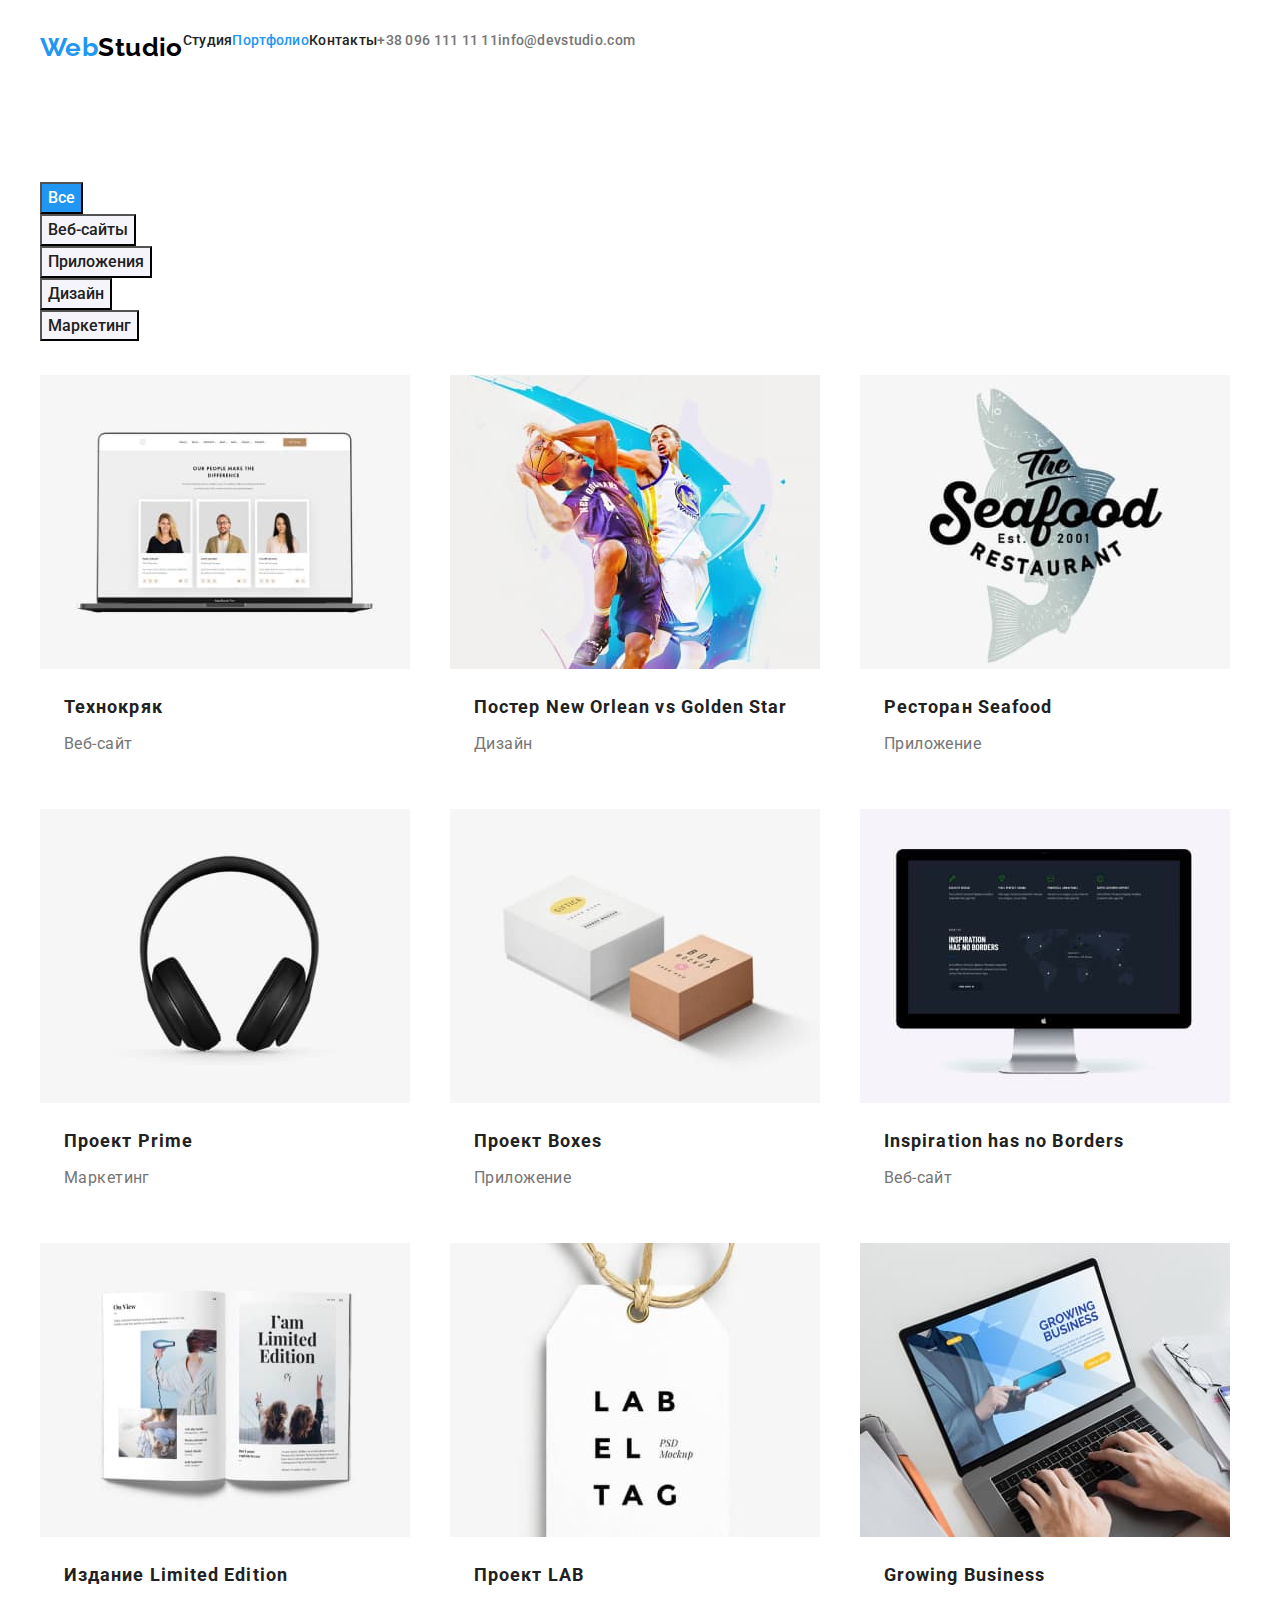
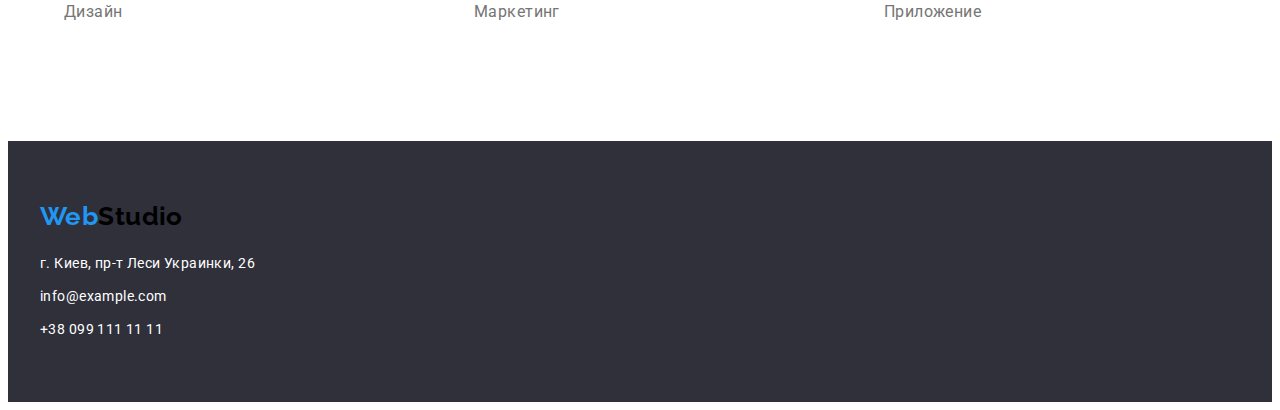
==== commit 208948bd: "Начинает флекс студии" ====
--- a/portfolio.html
+++ b/portfolio.html
@@ -20,7 +20,7 @@
 <body>
     <header class="page-header">
         <div class="container">
-            <nav>
+            <nav class="page-header-nav">
                 <a href="./index.html" lang="en" class="logo"><span class="web">Web</span><span
                         class="studio">Studio</span></a>
                 <ul class="site-nav list">
--- a/css/styles.css
+++ b/css/styles.css
@@ -12,7 +12,10 @@
 p,
 h1,
 h2,
-h3 {
+h3,
+h4,
+h5,
+h6 {
   margin: 0;
 }
 ul {
@@ -54,6 +57,10 @@
   padding-bottom: 25px;
 }
 
+.page-header-nav {
+  display: flex;
+}
+
 .logo {
   font-family: Raleway, sans-serif;
   font-weight: 700;
@@ -67,6 +74,15 @@
 .studio {
   color: var(--second-logo-color);
 }
+
+.site-nav.list {
+  display: flex;
+}
+
+.contacts.list {
+  display: flex;
+}
+
 .site-nav .link {
   color: var(--primary-text-color);
   font-weight: 500;
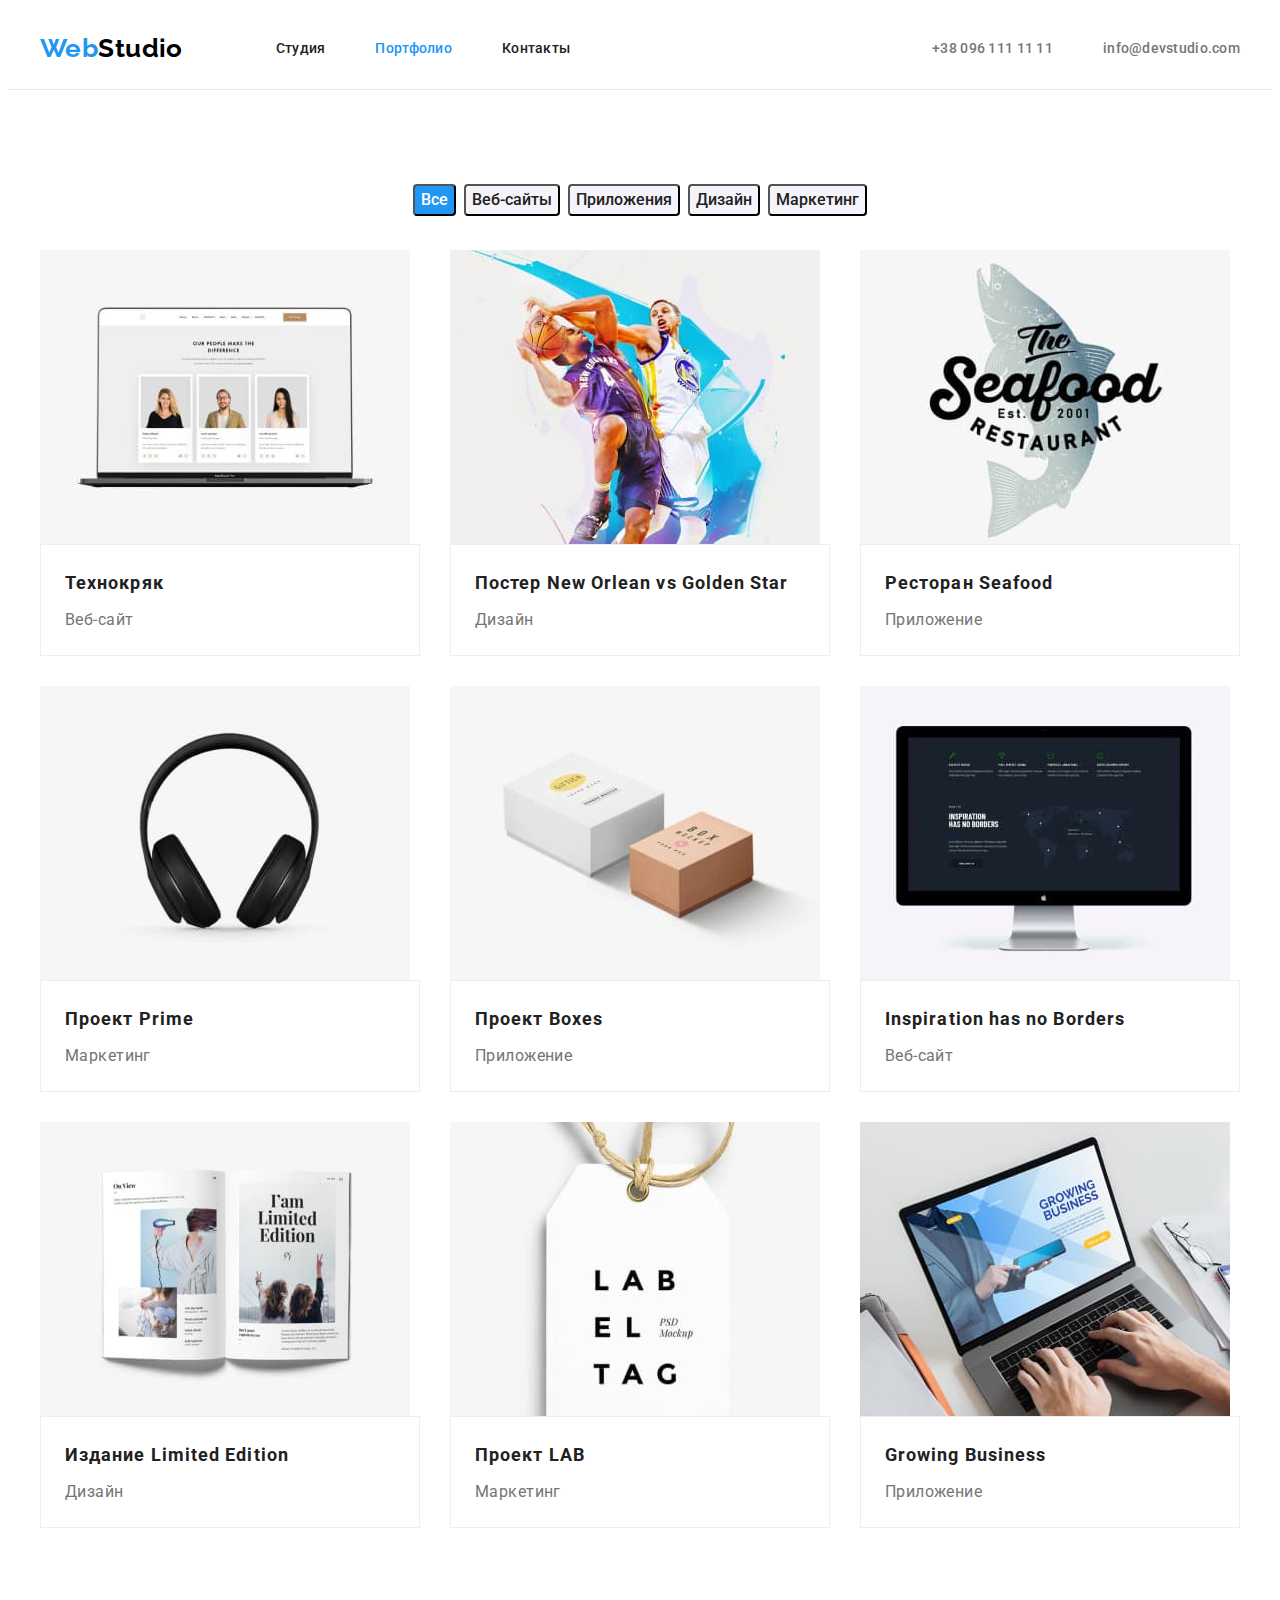
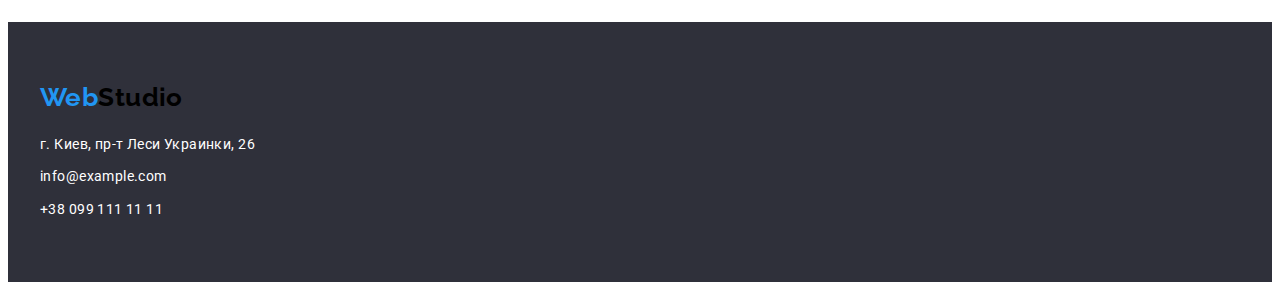
==== commit f4d935ed: "Флекс портфолио" ====
--- a/portfolio.html
+++ b/portfolio.html
@@ -24,13 +24,13 @@
                 <a href="./index.html" lang="en" class="logo"><span class="web">Web</span><span
                         class="studio">Studio</span></a>
                 <ul class="site-nav list">
-                    <li><a href="./index.html" class="link">Студия</a></li>
-                    <li><a href="./portfolio.html" class="link current">Портфолио</a></li>
-                    <li><a href="" class="link">Контакты</a></li>
+                    <li class="site-nav-item"><a href="./index.html" class="link">Студия</a></li>
+                    <li class="site-nav-item"><a href="./portfolio.html" class="link current">Портфолио</a></li>
+                    <li class="site-nav-item"><a href="" class="link">Контакты</a></li>
                 </ul>
                 <ul class="contacts list">
-                    <li><a href="tel:+380961111111" class="link">+38 096 111 11 11</a></li>
-                    <li><a href="mailto:info@devstudio.com" class="link">info@devstudio.com</a></li>
+                    <li class="contacts-item"><a href="tel:+380961111111" class="link">+38 096 111 11 11</a></li>
+                    <li class="contacts-item"><a href="mailto:info@devstudio.com" class="link">info@devstudio.com</a></li>
                 </ul>
             </nav>
         </div>
@@ -39,14 +39,12 @@
         <h1 class="visually-hidden">Портфолио</h1>
         <section class="filter section">
             <div class="container">
-            <ul class="list">
-                <div class="filter-btn">
-                <li><button type="button" class="filter-btn-main">Все</button></li>
-                <li><button type="button" class="filter-btn-second">Веб-сайты</button></li>
-                <li><button type="button" class="filter-btn-second">Приложения</button></li>
-                <li><button type="button" class="filter-btn-second">Дизайн</button></li>
-                <li><button type="button" class="filter-btn-second">Маркетинг</button></li>
-                </div>
+            <ul class="list button-container">                
+                    <li class="button-filter-item"><button type="button" class="filter-btn-main">Все</button></li>
+                    <li class="button-filter-item"><button type="button" class="filter-btn-second">Веб-сайты</button></li>
+                    <li class="button-filter-item"><button type="button" class="filter-btn-second">Приложения</button></li>
+                    <li class="button-filter-item"><button type="button" class="filter-btn-second">Дизайн</button></li>
+                    <li class="button-filter-item"><button type="button" class="filter-btn-second">Маркетинг</button></li>                
             </ul>
             <ul class="list card-list">
                 <li class="card-item">
--- a/css/styles.css
+++ b/css/styles.css
@@ -53,12 +53,12 @@
 /* ------------------Header---------------------------- */
 
 .page-header {
-  padding-top: 24px;
-  padding-bottom: 25px;
+  border-bottom: 1px solid #ececec;
 }
 
 .page-header-nav {
   display: flex;
+  align-items: center;
 }
 
 .logo {
@@ -67,6 +67,7 @@
   font-size: 26px;
   line-height: 1.19;
   text-decoration: none;
+  margin-right: 93px;
 }
 .web {
   color: var(--accent-color);
@@ -77,10 +78,21 @@
 
 .site-nav.list {
   display: flex;
+  padding-top: 32px;
+  padding-bottom: 32px;
+}
+
+.site-nav-item:not(:last-child) {
+  margin-right: 50px;
+}
+
+.contacts-item:not(:last-child) {
+  margin-right: 50px;
 }
 
 .contacts.list {
   display: flex;
+  margin-left: auto;
 }
 
 .site-nav .link {
@@ -114,6 +126,12 @@
   padding-top: 200px;
   padding-bottom: 200px;
 }
+.hero-container {
+  display: flex;
+  flex-direction: column;
+  align-items: center;
+  width: 696px;
+}
 .hero-title {
   color: var(--primary-white-color);
   font-weight: 900;
@@ -127,20 +145,24 @@
 .hero-btn {
   background-color: var(--accent-color);
   color: var(--primary-white-color);
+  box-shadow: 0px 4px 4px rgba(0, 0, 0, 0.15);
+  border-radius: 4px;
   font-family: inherit;
   font-weight: 700;
   font-size: 16px;
   line-height: 1.87;
-  display: flex;
-  align-items: center;
   text-align: center;
   letter-spacing: 0.06em;
+  width: 200px;
+  height: 50px;
 }
 .hero-btn:hover,
 .hero-btn:focus {
   background-color: var(--second-accent-color);
 }
 /* ---------------------section------------------------------ */
+
+/* ----------Наши преимущества------------------ */
 
 .visually-hidden {
   position: absolute;
@@ -152,6 +174,17 @@
   border: 0;
   clip: rect(0 0 0 0);
 }
+
+.features-list {
+  display: flex;
+  margin-left: -30px;
+}
+
+.features-list-title {
+  flex-basis: calc(100% / 4 - 30px);
+  margin-left: 30px;
+}
+
 .features-title {
   font-weight: 700;
   line-height: 1.14;
@@ -164,9 +197,22 @@
   line-height: 1.71;
 }
 
+/* -------------Чем мы занимаемся--------------- */
+
 .our-work.section {
   padding-top: 0;
 }
+
+.our-work-container {
+  display: flex;
+  margin-left: -30px;
+}
+
+.our-work-item {
+  flex-basis: calc(100% / 3 - 30px);
+  margin-left: 30px;
+}
+
 .our-work-title {
   font-weight: 700;
   font-size: 36px;
@@ -191,8 +237,23 @@
   margin-bottom: 10px;
 }
 
+/* ----------Наша команда--------------------- */
+
 .team {
   background-color: var(--main-section-bcg);
+}
+
+.team-container {
+  display: flex;
+  margin-left: -30px;
+}
+
+.team-item {
+  flex-basis: calc(100% / 3 - 30px);
+  margin-left: 30px;
+  box-shadow: 0px 1px 3px rgba(0, 0, 0, 0.12), 0px 1px 1px rgba(0, 0, 0, 0.14),
+    0px 2px 1px rgba(0, 0, 0, 0.2);
+  border-radius: 0px 0px 4px 4px;
 }
 
 .team-text {
@@ -236,8 +297,10 @@
 
 /* -------------------Portfolio-------------------------- */
 
-.filter-btn {
+.button-container {
   margin-bottom: 34px;
+  display: flex;
+  justify-content: center;
 }
 
 .filter-btn-main {
@@ -248,7 +311,13 @@
   font-size: 16px;
   line-height: 1.62;
   text-align: center;
-}
+  border-radius: 4px;
+}
+
+.button-filter-item:not(:last-child) {
+  margin-right: 8px;
+}
+
 .filter-btn-second {
   background-color: var(--main-section-bcg);
   color: var(--primary-text-color);
@@ -257,6 +326,7 @@
   font-size: 16px;
   line-height: 1.62;
   text-align: center;
+  border-radius: 4px;
 }
 .filter-btn-second:hover,
 .filter-btn-second:focus {
@@ -264,10 +334,12 @@
   color: var(--primary-white-color);
 }
 
-/* --Карточки-- */
+/* ---------Карточки----- */
 
 .card-text {
   padding: 20px 24px;
+  border: 1px solid #eeeeee;
+  box-sizing: border-box;
 }
 
 .card-text .title {
